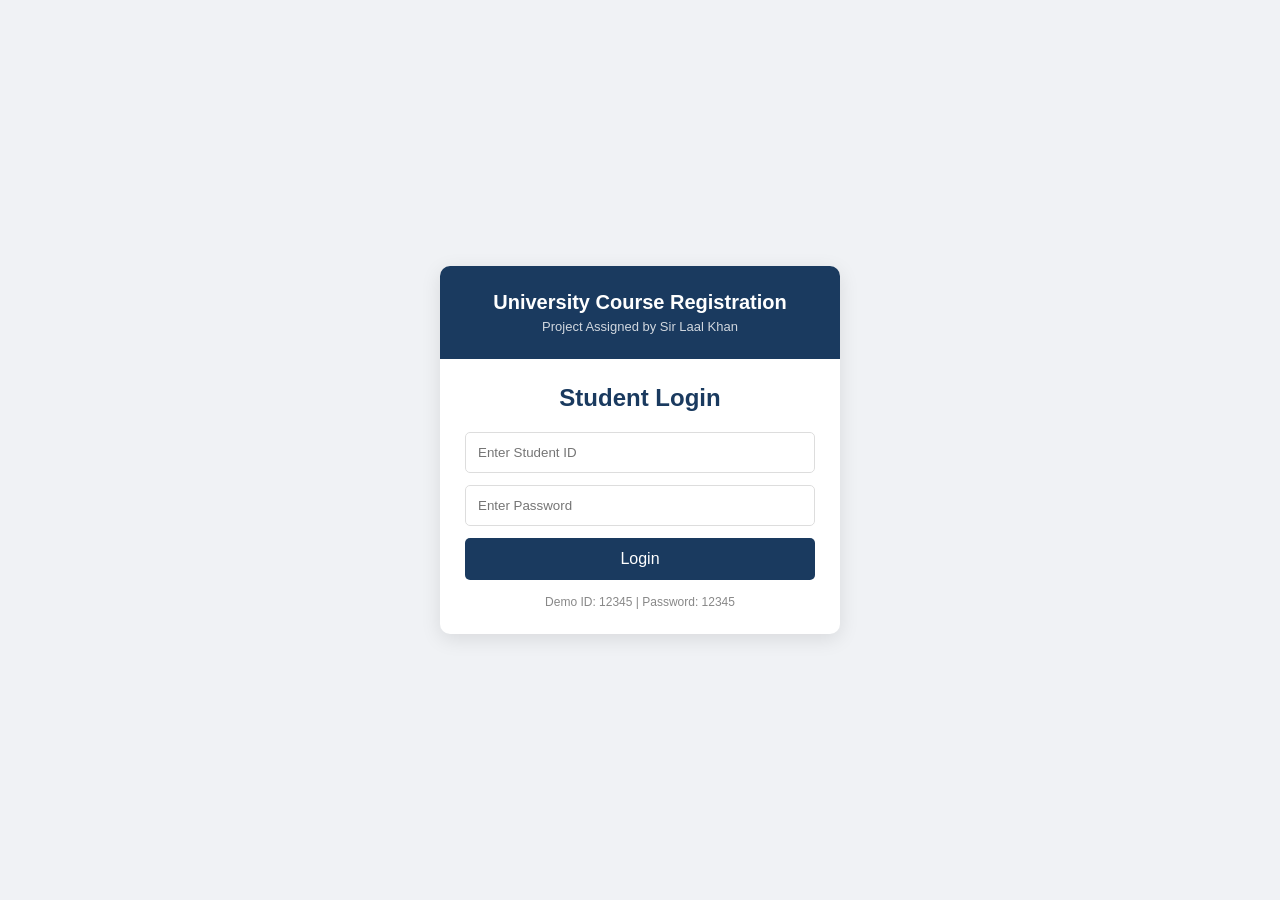
==== index.html @ 5c2d101f "Login page created" ====
<!DOCTYPE html>
<html lang="en">
<head>
    <meta charset="UTF-8">
    <meta name="viewport" content="width=device-width, initial-scale=1.0">
    <title>University Course Registration</title>
    <link rel="stylesheet" href="style.css">
</head>
<body>
    <div class="container">
        <div class="header">
            <h1>University Course Registration</h1>
            <p>Project Assigned by Sir Laal Khan</p>
        </div>
        <div class="login-box">
            <h2>Student Login</h2>
            <input type="text" id="studentId" placeholder="Enter Student ID">
            <input type="password" id="password" placeholder="Enter Password">
            <button onclick="login()">Login</button>
            <p id="message"></p>
            <p class="note">Demo ID: 12345 | Password: 12345</p>
        </div>
    </div>
    <script src="script.js"></script>
</body>
</html>
---- style.css ----
* { margin: 0; padding: 0; box-sizing: border-box; font-family: Arial, sans-serif; }
body { background: #f0f2f5; display: flex; justify-content: center; align-items: center; height: 100vh; }
.container { width: 400px; background: white; border-radius: 10px; box-shadow: 0 5px 20px rgba(0,0,0,0.1); overflow: hidden; }
.header { background: #1a3a5f; color: white; padding: 25px; text-align: center; }
.header h1 { font-size: 20px; margin-bottom: 5px; }
.header p { font-size: 13px; opacity: 0.8; }
.login-box { padding: 25px; }
.login-box h2 { text-align: center; margin-bottom: 20px; color: #1a3a5f; }
.login-box input { width: 100%; padding: 12px; margin-bottom: 12px; border: 1px solid #ddd; border-radius: 5px; outline: none; }
.login-box button { width: 100%; padding: 12px; background: #1a3a5f; color: white; border: none; border-radius: 5px; cursor: pointer; font-size: 16px; }
.login-box button:hover { background: #274e7d; }
#message { text-align: center; margin-top: 10px; font-weight: bold; }
.note { text-align: center; margin-top: 15px; font-size: 12px; color: #888; }
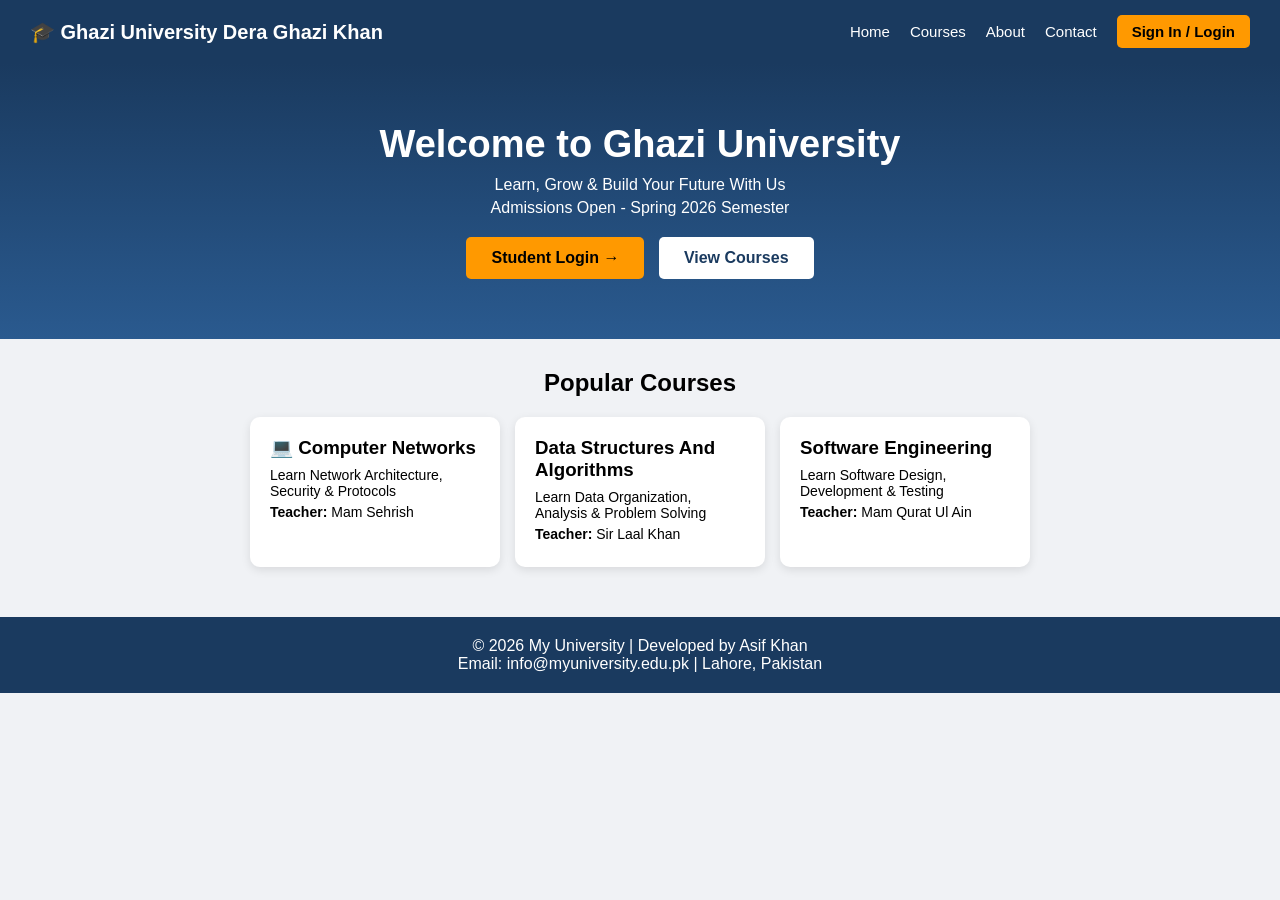
==== commit e3357df3: "homepage added" ====
--- a/index.html
+++ b/index.html
@@ -3,24 +3,54 @@
 <head>
     <meta charset="UTF-8">
     <meta name="viewport" content="width=device-width, initial-scale=1.0">
-    <title>University Course Registration</title>
+    <title>University - Course Registration System</title>
     <link rel="stylesheet" href="style.css">
 </head>
 <body>
-    <div class="container">
-        <div class="header">
-            <h1>University Course Registration</h1>
-            <p>Project Assigned by Sir Laal Khan</p>
+    <nav class="navbar">
+        <div class="logo">🎓 Ghazi University Dera Ghazi Khan</div>
+        <div class="nav-links">
+            <a href="#">Home</a>
+            <a href="#courses">Courses</a>
+            <a href="#">About</a>
+            <a href="#">Contact</a>
+            <a href="login.html" class="login-btn">Sign In / Login</a>
         </div>
-        <div class="login-box">
-            <h2>Student Login</h2>
-            <input type="text" id="studentId" placeholder="Enter Student ID">
-            <input type="password" id="password" placeholder="Enter Password">
-            <button onclick="login()">Login</button>
-            <p id="message"></p>
-            <p class="note">Demo ID: 12345 | Password: 12345</p>
+    </nav>
+
+    <div class="hero">
+        <h1>Welcome to Ghazi University</h1>
+        <p>Learn, Grow & Build Your Future With Us</p>
+        <p>Admissions Open - Spring 2026 Semester</p>
+        <a href="login.html" class="hero-btn">Student Login →</a>
+        <a href="#courses" class="hero-btn2">View Courses</a>
+    </div>
+
+    <div class="home-courses" id="courses">
+        <h2>Popular Courses</h2>
+        <div class="cards-row">
+            <div class="home-card">
+                <h3>💻 Computer Networks</h3>
+                <p>Learn Network Architecture, Security & Protocols</p>
+                <p><b>Teacher:</b> Mam Sehrish</p>
+            </div>
+            <div class="home-card">
+                <h3>Data Structures And Algorithms</h3>
+                <p>Learn Data Organization, Analysis & Problem Solving</p>
+                <p><b>Teacher:</b> Sir Laal Khan</p>
+            </div>
+            <div class="home-card">
+                <h3>Software Engineering</h3>
+                <p>Learn Software Design, Development & Testing</p>
+                <p><b>Teacher:</b> Mam Qurat Ul Ain</p>
+            </div>
         </div>
     </div>
-    <script src="script.js"></script>
+
+    <footer>
+        <p>© 2026 My University | Developed by Asif Khan</p>
+        <p>Email: info@myuniversity.edu.pk | Lahore, Pakistan</p>
+    </footer>
+
 </body>
 </html>
--- a/style.css
+++ b/style.css
@@ -1,5 +1,10 @@
 * { margin: 0; padding: 0; box-sizing: border-box; font-family: Arial, sans-serif; }
-body { background: #f0f2f5; display: flex; justify-content: center; align-items: center; height: 100vh; }
+body { background: #f0f2f5; display: block; justify-content: center; align-items: center; height: 100vh; }
+
+
+/* Login Form Styles */
+
+.login-page { display: flex; justify-content: center; align-items: center; height: 100vh; }
 .container { width: 400px; background: white; border-radius: 10px; box-shadow: 0 5px 20px rgba(0,0,0,0.1); overflow: hidden; }
 .header { background: #1a3a5f; color: white; padding: 25px; text-align: center; }
 .header h1 { font-size: 20px; margin-bottom: 5px; }
@@ -10,4 +15,46 @@
 .login-box button { width: 100%; padding: 12px; background: #1a3a5f; color: white; border: none; border-radius: 5px; cursor: pointer; font-size: 16px; }
 .login-box button:hover { background: #274e7d; }
 #message { text-align: center; margin-top: 10px; font-weight: bold; }
-.note { text-align: center; margin-top: 15px; font-size: 12px; color: #888; }+.note { text-align: center; margin-top: 15px; font-size: 12px; color: #888; }
+
+
+/* Dashboard and courses list Styles */
+.dash-container { width: 600px; background: white; border-radius: 10px; box-shadow: 0 5px 20px rgba(0,0,0,0.1); overflow: hidden; margin: 30px auto; }
+.course-list { padding: 20px; }
+.course-card { border: 1px solid #ddd; padding: 15px; margin-bottom: 12px; border-radius: 8px; display: flex; flex-direction: column; gap: 8px; }
+.course-card button { width: 120px; padding: 8px; background: #1a3a5f; color: white; border: none; border-radius: 5px; cursor: pointer; }
+.logout-btn { margin-top: 10px; padding: 7px 15px; background: white; color: #1a3a5f; border: none; border-radius: 5px; cursor: pointer; font-weight: bold; }
+#reg-msg { text-align: center; color: green; font-weight: bold; padding-bottom: 20px; }
+
+
+/* dash board main Stats ki styling  */
+.stats { display: flex; justify-content: center; gap: 20px; margin-top: 12px; background: rgba(255,255,255,0.15); padding: 10px; border-radius: 8px; }
+
+
+
+
+
+
+
+/*Home Page Styling*/
+/* ===== NAVBAR - HOME PAGE ===== */
+.navbar { display: flex; justify-content: space-between; align-items: center; background: #1a3a5f; color: white; padding: 15px 30px; flex-wrap: wrap; }
+.logo { font-size: 20px; font-weight: bold; }
+.nav-links { display: flex; align-items: center; gap: 20px; flex-wrap: wrap; }
+.nav-links a { color: white; text-decoration: none; font-size: 15px; }
+.login-btn { background: #ff9900; padding: 8px 15px; border-radius: 5px; color: black !important; font-weight: bold; }
+
+/* ===== HERO - HOME PAGE ===== */
+.hero { text-align: center; padding: 60px 20px; background: linear-gradient(#1a3a5f, #2a5a8f); color: white; }
+.hero h1 { font-size: 38px; margin-bottom: 10px; }
+.hero p { margin: 5px 0; }
+.hero-btn { display: inline-block; background: #ff9900; color: black; padding: 12px 25px; border-radius: 5px; text-decoration: none; font-weight: bold; margin: 15px 10px 0 0; }
+.hero-btn2 { display: inline-block; background: white; color: #1a3a5f; padding: 12px 25px; border-radius: 5px; text-decoration: none; font-weight: bold; margin-top: 15px; }
+
+/* ===== HOME COURSES ===== */
+.home-courses { padding: 30px 15px; text-align: center; max-width: 900px; margin: 0 auto; }
+.cards-row { display: flex; justify-content: center; gap: 15px; flex-wrap: wrap; margin-top: 20px; }
+.home-card { background: white; width: 250px; padding: 20px; border-radius: 10px; box-shadow: 0 3px 10px rgba(0,0,0,0.1); text-align: left; }
+.home-card h3 { margin-bottom: 8px; }
+.home-card p { margin-bottom: 5px; font-size: 14px; }
+footer { background: #1a3a5f; color: white; text-align: center; padding: 20px; margin-top: 20px; }
